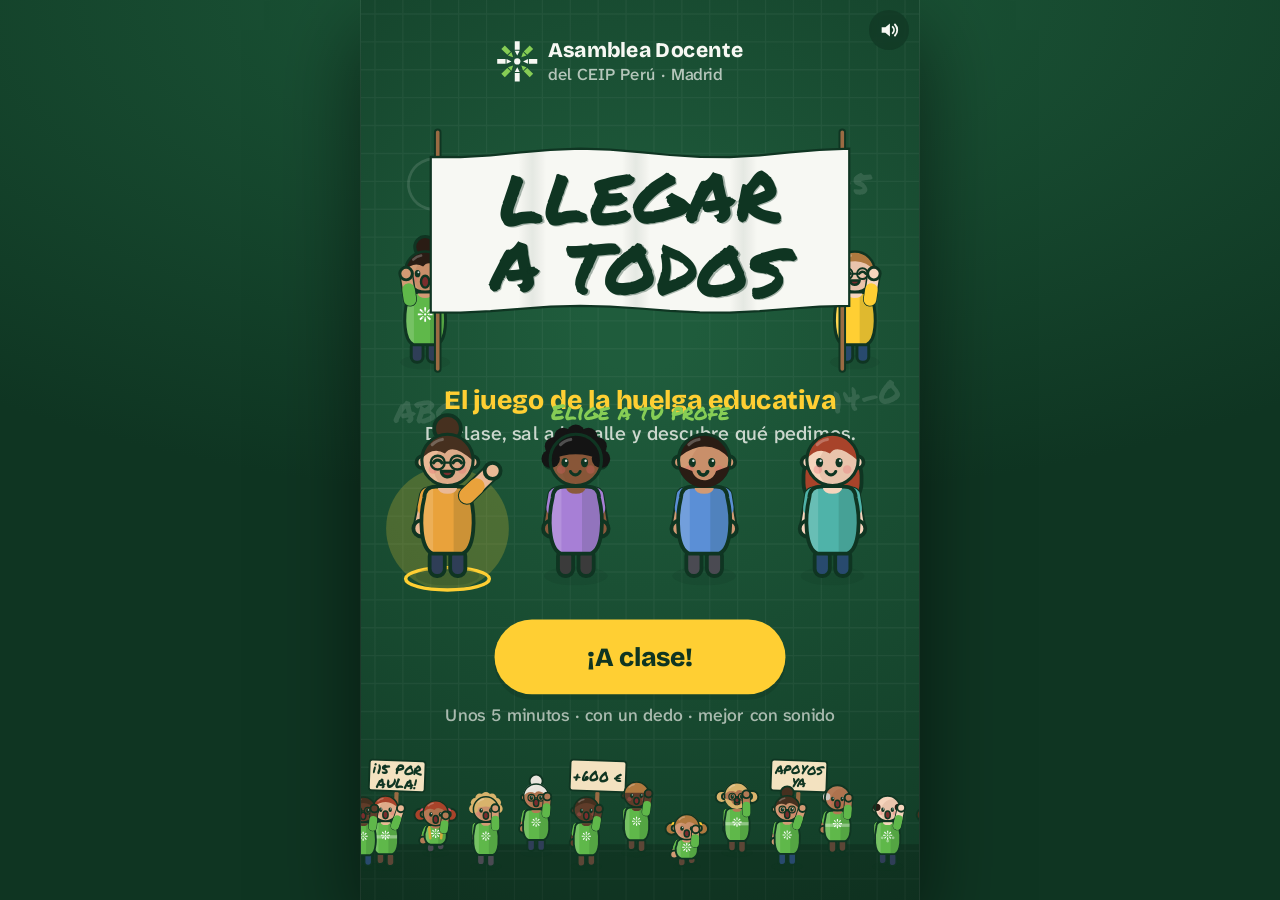
==== juego/index.html @ 3146dbf9 "Juego «Llegar a todos»: el juego de la huelga educativa Juego para móvil en vertical (un dedo, unos " ====
<!doctype html>
<html lang="es"><head><meta charset="utf-8">
<meta name="viewport" content="width=device-width, initial-scale=1, viewport-fit=cover">
<title>Llegar a todos · El juego de la huelga educativa · Asamblea Docente del CEIP Perú</title>
<meta name="description" content="Un juego de cinco minutos para el móvil: da clase, sal a la calle y descubre qué cambiaría en el aula con lo que pide la huelga educativa de Madrid.">
<meta name="theme-color" content="#0f3522"><meta name="color-scheme" content="light">
<link rel="canonical" href="https://asambleaceipperu.github.io/juego/">
<meta property="og:url" content="https://asambleaceipperu.github.io/juego/">
<meta property="og:title" content="Llegar a todos · El juego de la huelga educativa">
<meta property="og:description" content="Cinco minutos, un dedo. ¿Llegas a todo tu alumnado? Da clase, sal a la mani y descubre por qué hacemos huelga.">
<meta property="og:image" content="https://asambleaceipperu.github.io/juego/compartir-juego.png"><meta property="og:image:width" content="1200"><meta property="og:image:height" content="630">
<meta property="og:type" content="website"><meta property="og:locale" content="es_ES"><meta property="og:site_name" content="Asamblea Docente del CEIP Perú">
<meta name="twitter:card" content="summary_large_image">
<link rel="icon" href="../assets/simbolo.svg" type="image/svg+xml">
<link rel="preload" href="../assets/fuentes/bricolage-grotesque.woff2" as="font" type="font/woff2" crossorigin>
<link rel="preload" href="fuentes/permanent-marker.woff2" as="font" type="font/woff2" crossorigin>
<link rel="stylesheet" href="juego.css">
</head>
<body>
<main class="marco" id="marco">
  <canvas id="lienzo" aria-label="Juego «Llegar a todos». Arrastra el dedo para moverte." role="img"></canvas>
  <button class="sonido" id="sonido" type="button" aria-pressed="false" aria-label="Silenciar">
    <svg viewBox="0 0 24 24" aria-hidden="true"><path d="M4 9h4l5-4v14l-5-4H4z" fill="currentColor"/><path class="ondas" d="M16 8.5a5 5 0 0 1 0 7M18.5 6a8.5 8.5 0 0 1 0 12" fill="none" stroke="currentColor" stroke-width="2" stroke-linecap="round"/><path class="cruz" d="M16 9l5 6M21 9l-5 6" fill="none" stroke="currentColor" stroke-width="2" stroke-linecap="round"/></svg>
  </button>
  <section class="capa-final" id="capa-final" hidden aria-labelledby="final-titulo"></section>
  <p class="aviso-giro" aria-hidden="true">Gira el móvil en vertical para jugar.</p>
  <noscript><div class="sin-js"><h1>Llegar a todos</h1><p>Este juego necesita JavaScript. Mientras tanto, puedes leer <a href="../huelga.html">por qué hacemos huelga</a>.</p></div></noscript>
</main>
<script type="module" src="js/main.js"></script>
</body></html>
---- juego/juego.css ----
/* «Llegar a todos» — capa HTML del juego (marco, botón de sonido y pantalla final). */
@font-face{font-family:"Bricolage";src:url(../assets/fuentes/bricolage-grotesque.woff2) format("woff2-variations"),url(../assets/fuentes/bricolage-grotesque.woff2) format("woff2");font-weight:200 800;font-stretch:75% 100%;font-display:swap}
@font-face{font-family:"Atkinson";src:url(../assets/fuentes/atkinson-hyperlegible-next.woff2) format("woff2-variations"),url(../assets/fuentes/atkinson-hyperlegible-next.woff2) format("woff2");font-weight:200 800;font-display:swap}
@font-face{font-family:"Marker";src:url(fuentes/permanent-marker.woff2) format("woff2");font-display:block}

:root{
  --papel:#f7f8f3;--pizarra:#174d32;--honda:#0f3522;--marea:#86cd55;--suave:#e4eed8;
  --tinta:#16221b;--margen:#e0566c;--amarillo:#ffcf33;
  --display:"Bricolage","Arial Narrow",Arial,sans-serif;--texto:"Atkinson",Verdana,Arial,sans-serif;
}
*,*::before,*::after{box-sizing:border-box}
html,body{margin:0;height:100%;background:var(--honda);overscroll-behavior:none}
body{color:var(--tinta);font:400 17px/1.5 var(--texto);-webkit-tap-highlight-color:transparent;
  background:radial-gradient(120% 80% at 50% 0%,#1d5a3a 0%,var(--honda) 70%)}
.marco{position:relative;margin:0 auto;height:100vh;height:100dvh;width:100%;max-width:min(100vw,calc(100dvh * .62));overflow:hidden;
  touch-action:none;user-select:none;-webkit-user-select:none;background:var(--papel)}
@media (min-aspect-ratio:7/10){.marco{box-shadow:0 0 0 1px #ffffff14,0 30px 80px #0008;border-radius:0}}
canvas{display:block;width:100%;height:100%;touch-action:none}

.sonido{position:absolute;top:max(10px,env(safe-area-inset-top));right:10px;z-index:5;width:40px;height:40px;border-radius:50%;
  border:0;background:#0f352299;color:var(--papel);display:grid;place-items:center;cursor:pointer;backdrop-filter:blur(4px)}
.sonido svg{width:22px;height:22px}
.sonido .cruz{display:none}
.sonido[aria-pressed="true"] .ondas{display:none}
.sonido[aria-pressed="true"] .cruz{display:inline}
.sonido:focus-visible,.capa-final a:focus-visible,.capa-final button:focus-visible{outline:3px solid var(--amarillo);outline-offset:3px}

/* Pantalla final: enlaces reales y tarjeta. */
.capa-final{position:absolute;inset:0;z-index:4;overflow-y:auto;overscroll-behavior:contain;touch-action:pan-y;
  padding:max(18px,env(safe-area-inset-top)) 16px max(22px,env(safe-area-inset-bottom));color:var(--papel);
  display:flex;flex-direction:column;gap:12px;user-select:text;-webkit-user-select:text}
.capa-final[hidden]{display:none}
.capa-final .hueco{flex:0 0 auto}
.capa-final h2{font:800 clamp(26px,8vw,34px)/1.02 var(--display);margin:0;letter-spacing:-.01em;text-wrap:balance}
.capa-final p{margin:0}
.capa-final .entradilla{font-size:16px;color:#e4eed8;max-width:34ch}
.acciones{display:grid;gap:10px;margin-top:4px}
.accion{display:grid;grid-template-columns:48px 1fr auto;align-items:center;gap:12px;padding:12px 14px;border-radius:18px;
  text-decoration:none;color:var(--honda);background:var(--papel);box-shadow:0 3px 0 #0f352255;
  opacity:0;transform:translateY(14px) scale(.98);animation:entra .5s cubic-bezier(.2,1.4,.4,1) forwards}
.accion:nth-child(1){background:var(--amarillo)}
.accion b{display:block;font:800 19px/1.1 var(--display)}
.accion small{display:block;font-size:14px;line-height:1.3;color:#2c3d33}
.accion .ico{width:48px;height:48px;border-radius:14px;background:#ffffff8c;display:grid;place-items:center}
.accion .ico canvas{width:34px;height:34px}
.accion .flecha{font:800 22px var(--display)}
.accion:active{transform:translateY(2px);box-shadow:0 1px 0 #0f352255}
.enlaces-queja{font-size:14px;color:#e4eed8;display:flex;flex-wrap:wrap;gap:4px 14px}
.enlaces-queja a{color:var(--papel)}
.tarjeta-zona{display:grid;gap:10px;margin-top:6px}
.tarjeta-zona img{width:100%;max-width:340px;justify-self:center;border-radius:14px;box-shadow:0 10px 30px #0006}
.botones{display:flex;flex-wrap:wrap;gap:10px;justify-content:center}
.boton{font:800 17px/1 var(--display);border:0;border-radius:999px;padding:14px 20px;cursor:pointer;text-decoration:none;
  background:var(--marea);color:var(--honda);box-shadow:0 3px 0 #0f352277;display:inline-flex;align-items:center;gap:8px}
.boton.secundario{background:transparent;color:var(--papel);box-shadow:inset 0 0 0 2px #f7f8f366}
.boton:active{transform:translateY(2px)}
.nota-final{font-size:13px;color:#cfe0c6;text-align:center}
.nota-final a{color:var(--papel)}
@keyframes entra{to{opacity:1;transform:none}}

.aviso-giro{display:none}
@media (orientation:landscape) and (max-height:500px){
  .aviso-giro{display:grid;place-items:center;position:fixed;inset:0;z-index:9;margin:0;background:var(--honda);color:var(--papel);
    font:800 22px var(--display);text-align:center;padding:20px}
}
.sin-js{position:absolute;inset:0;display:grid;place-content:center;padding:24px;text-align:center;background:var(--papel)}

@media (prefers-reduced-motion:reduce){.accion{animation:none;opacity:1;transform:none}}
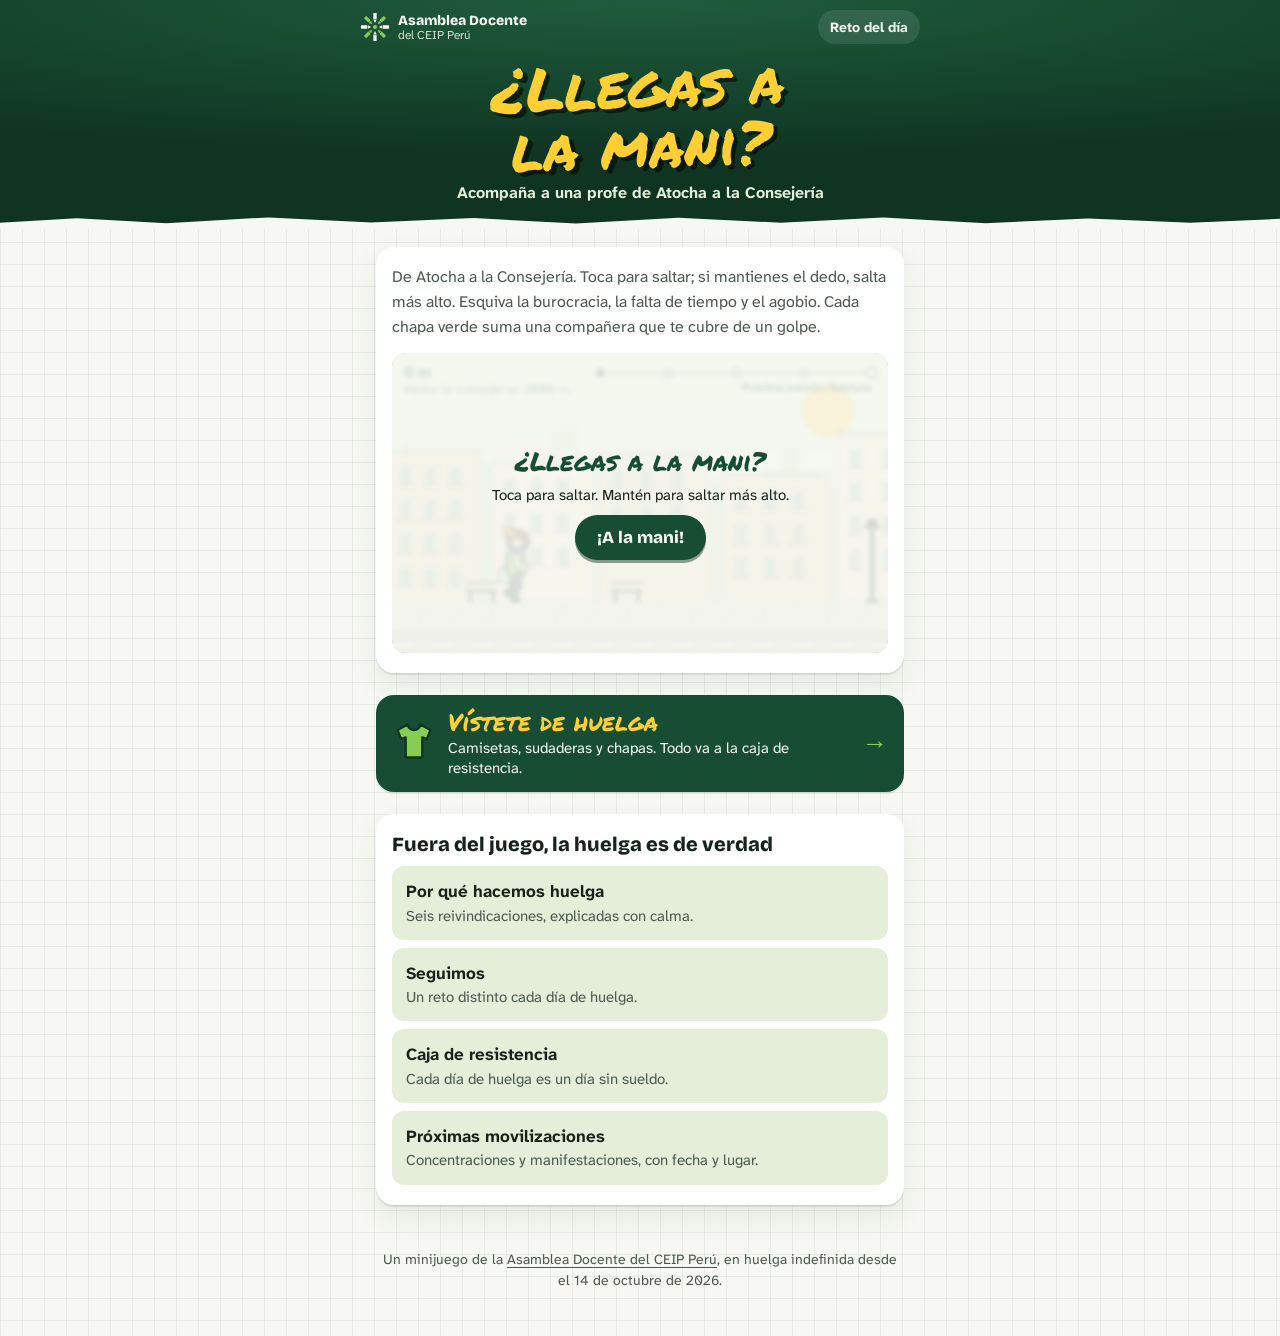
==== commit e3bfad27: "Juego: página propia del minijuego en /juego/ «¿Llegas a la mani?» en su propia dirección, sin entra" ====
--- a/juego/index.html
+++ b/juego/index.html
@@ -1,30 +1,72 @@
 <!doctype html>
 <html lang="es"><head><meta charset="utf-8">
 <meta name="viewport" content="width=device-width, initial-scale=1, viewport-fit=cover">
-<title>Llegar a todos · El juego de la huelga educativa · Asamblea Docente del CEIP Perú</title>
-<meta name="description" content="Un juego de cinco minutos para el móvil: da clase, sal a la calle y descubre qué cambiaría en el aula con lo que pide la huelga educativa de Madrid.">
+<title>¿Llegas a la mani? · Asamblea Docente del CEIP Perú</title>
+<meta name="description" content="Acompaña a una profe de Atocha a la Consejería esquivando la burocracia, la falta de tiempo y el agobio. Un minijuego de la huelga educativa madrileña.">
 <meta name="theme-color" content="#0f3522"><meta name="color-scheme" content="light">
 <link rel="canonical" href="https://asambleaceipperu.github.io/juego/">
 <meta property="og:url" content="https://asambleaceipperu.github.io/juego/">
-<meta property="og:title" content="Llegar a todos · El juego de la huelga educativa">
-<meta property="og:description" content="Cinco minutos, un dedo. ¿Llegas a todo tu alumnado? Da clase, sal a la mani y descubre por qué hacemos huelga.">
+<meta property="og:title" content="¿Llegas a la mani?">
+<meta property="og:description" content="Acompaña a una profe de Atocha a la Consejería esquivando la burocracia, la falta de tiempo y el agobio.">
 <meta property="og:image" content="https://asambleaceipperu.github.io/juego/compartir-juego.png"><meta property="og:image:width" content="1200"><meta property="og:image:height" content="630">
 <meta property="og:type" content="website"><meta property="og:locale" content="es_ES"><meta property="og:site_name" content="Asamblea Docente del CEIP Perú">
 <meta name="twitter:card" content="summary_large_image">
 <link rel="icon" href="../assets/simbolo.svg" type="image/svg+xml">
 <link rel="preload" href="../assets/fuentes/bricolage-grotesque.woff2" as="font" type="font/woff2" crossorigin>
-<link rel="preload" href="fuentes/permanent-marker.woff2" as="font" type="font/woff2" crossorigin>
-<link rel="stylesheet" href="juego.css">
+<link rel="preload" href="../seguimos/fuentes/permanent-marker.woff2" as="font" type="font/woff2" crossorigin>
+<link rel="stylesheet" href="../seguimos/seguimos.css">
+<style>
+  /* Página propia del minijuego: la cabecera de «Seguimos» con el título en lugar del contador. */
+  .titular{max-width:var(--ancho);margin:10px auto 0;text-align:center}
+  .titular h1{margin:0;font:400 clamp(40px,12vw,60px)/1 var(--rotulador);color:var(--amarillo);transform:rotate(-2deg);text-shadow:4px 4px 0 #0008;text-wrap:balance}
+  .titular p{margin:8px 0 0;font:700 16px var(--texto);color:#e4eed8}
+  .mas{display:grid;gap:10px}
+  .mas h2{margin:0;font:800 20px/1.2 var(--display)}
+  .mas ul{margin:0;padding:0;list-style:none;display:grid;gap:8px}
+  .mas li a{display:block;padding:12px 14px;border-radius:12px;background:var(--suave);text-decoration:none;font-weight:700}
+  .mas li a span{display:block;font-weight:400;font-size:15px;color:var(--gris)}
+</style>
 </head>
 <body>
-<main class="marco" id="marco">
-  <canvas id="lienzo" aria-label="Juego «Llegar a todos». Arrastra el dedo para moverte." role="img"></canvas>
-  <button class="sonido" id="sonido" type="button" aria-pressed="false" aria-label="Silenciar">
-    <svg viewBox="0 0 24 24" aria-hidden="true"><path d="M4 9h4l5-4v14l-5-4H4z" fill="currentColor"/><path class="ondas" d="M16 8.5a5 5 0 0 1 0 7M18.5 6a8.5 8.5 0 0 1 0 12" fill="none" stroke="currentColor" stroke-width="2" stroke-linecap="round"/><path class="cruz" d="M16 9l5 6M21 9l-5 6" fill="none" stroke="currentColor" stroke-width="2" stroke-linecap="round"/></svg>
-  </button>
-  <section class="capa-final" id="capa-final" hidden aria-labelledby="final-titulo"></section>
-  <p class="aviso-giro" aria-hidden="true">Gira el móvil en vertical para jugar.</p>
-  <noscript><div class="sin-js"><h1>Llegar a todos</h1><p>Este juego necesita JavaScript. Mientras tanto, puedes leer <a href="../huelga.html">por qué hacemos huelga</a>.</p></div></noscript>
+<header class="cabecera">
+  <div class="cabecera-in">
+    <a class="marca" href="../index.html" aria-label="Asamblea Docente del CEIP Perú. Volver a la web">
+      <svg viewBox="-50 -50 100 100" aria-hidden="true"><g id="corro"></g></svg>
+      <span><b>Asamblea Docente</b><small>del CEIP Perú</small></span>
+    </a>
+    <a class="enlace-archivo" href="../seguimos/">Reto del día</a>
+  </div>
+  <div class="titular">
+    <h1>¿Llegas a la mani?</h1>
+    <p>Acompaña a una profe de Atocha a la Consejería</p>
+  </div>
+</header>
+
+<main id="principal">
+  <div id="juego"></div>
+  <a class="vistete" href="../pedidos.html">
+    <span aria-hidden="true"><svg viewBox="0 0 48 48" width="44" height="44"><path d="M17 6 6 12l4 10 5-2v22h18V20l5 2 4-10-11-6c-1 4-4 6-7 6s-6-2-7-6Z" fill="#86cd55" stroke="#0f3522" stroke-width="2.5" stroke-linejoin="round"/></svg></span>
+    <span><b>Vístete de huelga</b>Camisetas, sudaderas y chapas. Todo va a la caja de resistencia.</span>
+    <span class="flecha" aria-hidden="true">→</span>
+  </a>
+  <section class="zona mas" aria-labelledby="mas-titulo">
+    <h2 id="mas-titulo">Fuera del juego, la huelga es de verdad</h2>
+    <ul>
+      <li><a href="../huelga.html">Por qué hacemos huelga<span>Seis reivindicaciones, explicadas con calma.</span></a></li>
+      <li><a href="../seguimos/">Seguimos<span>Un reto distinto cada día de huelga.</span></a></li>
+      <li><a href="../caja-resistencia.html">Caja de resistencia<span>Cada día de huelga es un día sin sueldo.</span></a></li>
+      <li><a href="../actualidad.html">Próximas movilizaciones<span>Concentraciones y manifestaciones, con fecha y lugar.</span></a></li>
+    </ul>
+  </section>
 </main>
-<script type="module" src="js/main.js"></script>
+
+<footer class="pie">
+  <p>Un minijuego de la <a href="../index.html">Asamblea Docente del CEIP Perú</a>, en huelga indefinida desde el 14 de octubre de 2026.</p>
+</footer>
+<noscript><p class="sin-js">Este juego necesita JavaScript. Mientras tanto, lee <a href="../huelga.html">por qué hacemos huelga</a>.</p></noscript>
+<script type="module">
+  import { minijuego } from '../seguimos/js/mani.js';
+  document.getElementById('corro').innerHTML = Array.from({ length: 8 }, (_, i) => `<g transform="rotate(${i * 45})" fill="${i % 2 ? '#86cd55' : '#f7f8f3'}"><path d="M-5.5 -26.2V-45q0-2 2-2H3.5q2 0 2 2V-26.2Z"/><path d="M-5.5 -24H5.5L0 -13Z"/></g>`).join('') + '<circle r="7" fill="#86cd55"/>';
+  document.getElementById('juego').replaceWith(minijuego({ url: 'https://asambleaceipperu.github.io/juego/', titulo: false }));
+</script>
 </body></html>
--- a/seguimos/seguimos.css
+++ b/seguimos/seguimos.css
@@ -0,0 +1,250 @@
+/* «Seguimos» — el reto diario de la huelga. Identidad de la web de la asamblea: cuaderno, verde pizarra,
+   verde marea y amarillo de pancarta, con rotulador para lo que se pinta a mano. */
+@font-face{font-family:"Bricolage";src:url(../assets/fuentes/bricolage-grotesque.woff2) format("woff2-variations"),url(../assets/fuentes/bricolage-grotesque.woff2) format("woff2");font-weight:200 800;font-stretch:75% 100%;font-display:swap}
+@font-face{font-family:"Atkinson";src:url(../assets/fuentes/atkinson-hyperlegible-next.woff2) format("woff2-variations"),url(../assets/fuentes/atkinson-hyperlegible-next.woff2) format("woff2");font-weight:200 800;font-display:swap}
+@font-face{font-family:"Marker";src:url(fuentes/permanent-marker.woff2) format("woff2");font-display:swap}
+
+:root{
+  --papel:#f7f8f3;--cuadricula:#174d3212;--pizarra:#174d32;--honda:#0f3522;--marea:#86cd55;--suave:#e4eed8;
+  --tinta:#16221b;--gris:#4a594f;--linea:#cfd8cb;--margen:#e0566c;--amarillo:#ffcf33;--blanco:#ffffff;
+  --acierto:#5fb84a;--casi:#ffcf33;--fallo:#9aa59c;
+  --g1:#ffcf33;--g2:#86cd55;--g3:#7fb7e8;--g4:#c9a7ef;
+  --display:"Bricolage","Arial Narrow",Arial,sans-serif;--texto:"Atkinson",Verdana,Arial,sans-serif;--rotulador:"Marker","Bricolage",Arial,sans-serif;
+  --ancho:560px;--radio:18px;
+}
+*,*::before,*::after{box-sizing:border-box}
+html{-webkit-text-size-adjust:100%}
+body{margin:0;background:var(--papel);color:var(--tinta);font:400 17px/1.55 var(--texto);
+  background-image:linear-gradient(var(--cuadricula) 1px,transparent 1px),linear-gradient(90deg,var(--cuadricula) 1px,transparent 1px);background-size:22px 22px;
+  -webkit-tap-highlight-color:transparent;padding-bottom:env(safe-area-inset-bottom)}
+a{color:inherit;text-underline-offset:.2em}
+button{font:inherit;color:inherit;cursor:pointer}
+:focus-visible{outline:3px solid var(--amarillo);outline-offset:3px}
+[hidden]{display:none!important}
+
+/* ---------- Cabecera con el contador ---------- */
+.cabecera{background:radial-gradient(120% 90% at 50% 0%,#1f5c3c 0%,var(--honda) 75%);color:var(--papel);
+  padding:max(10px,env(safe-area-inset-top)) max(16px,env(safe-area-inset-right)) 26px max(16px,env(safe-area-inset-left));position:relative;overflow:hidden}
+.cabecera::after{content:"";position:absolute;left:0;right:0;bottom:-1px;height:18px;background:var(--papel);
+  clip-path:polygon(0 60%,6% 35%,13% 62%,21% 30%,29% 58%,37% 34%,45% 64%,53% 32%,61% 60%,69% 30%,77% 62%,85% 36%,93% 60%,100% 38%,100% 100%,0 100%)}
+.cabecera-in{max-width:var(--ancho);margin:0 auto;display:flex;align-items:center;justify-content:space-between;gap:12px}
+.marca{display:flex;align-items:center;gap:8px;text-decoration:none}
+.marca svg{width:30px;height:30px}
+.marca span{display:grid;line-height:1.1}
+.marca b{font:800 14px var(--display)}
+.marca small{font-size:12px;color:#cfe0c6}
+.enlace-archivo{font:700 14px var(--texto);color:var(--papel);text-decoration:none;padding:8px 12px;border-radius:999px;background:#ffffff1a}
+.contador{max-width:var(--ancho);margin:6px auto 0;text-align:center}
+.titulo-juego{margin:0;font:400 20px var(--rotulador);color:var(--marea);letter-spacing:.02em}
+.dia{margin:0;font:400 clamp(64px,22vw,104px)/.95 var(--rotulador);color:var(--amarillo);transform:rotate(-2.5deg);text-shadow:4px 4px 0 #0008}
+.dia-palabra{font-size:.55em;color:var(--papel)}
+.dia-num{display:inline-block}
+.dia-num.gira{animation:gira .7s cubic-bezier(.2,1.6,.4,1)}
+@keyframes gira{0%{transform:translateY(40%) rotateX(80deg);opacity:0}100%{transform:none;opacity:1}}
+.dia-sub{margin:6px 0 0;font:700 16px var(--texto);color:#e4eed8}
+.dia-sub b{color:var(--papel)}
+
+main{max-width:var(--ancho);margin:0 auto;padding:18px max(16px,env(safe-area-inset-right)) 30px max(16px,env(safe-area-inset-left));display:grid;gap:22px}
+
+/* ---------- Tarjeta del reto (se descubre al tocarla) ---------- */
+.carta{perspective:900px;width:100%;border:0;background:none;padding:0;display:block}
+.carta-in{position:relative;height:200px;transition:transform .8s cubic-bezier(.3,1.4,.4,1);transform-style:preserve-3d}
+.carta.vuelta .carta-in{transform:rotateY(180deg)}
+.carta-cara{position:absolute;inset:0;border-radius:24px;backface-visibility:hidden;display:grid;place-items:center;text-align:center;padding:18px;box-shadow:0 10px 0 #0f352233,0 20px 40px #0f352222}
+.carta-frente{background:var(--pizarra);color:var(--papel);
+  background-image:radial-gradient(circle at 20% 20%,#ffffff14 0 2px,transparent 3px),radial-gradient(circle at 70% 60%,#ffffff10 0 2px,transparent 3px);background-size:38px 38px}
+.carta-frente .interrogacion{font:400 92px/1 var(--rotulador);color:var(--amarillo);transform:rotate(-6deg)}
+.carta-frente p{margin:0;font:700 16px var(--texto)}
+.carta-dorso{background:var(--amarillo);color:var(--honda);transform:rotateY(180deg)}
+.carta-dorso .tipo{font:400 clamp(30px,9vw,44px)/1 var(--rotulador)}
+.carta-dorso p{margin:6px 0 0;font:600 15px var(--texto)}
+.carta:not(.vuelta) .carta-in{animation:llama 2.4s ease-in-out infinite}
+@keyframes llama{0%,100%{transform:rotate(0)}50%{transform:rotate(-1.2deg) translateY(-3px)}}
+
+.zona{background:var(--blanco);border-radius:var(--radio);box-shadow:0 2px 0 #0f35221a,0 12px 30px #0f352214;padding:18px 16px 20px;display:grid;gap:14px}
+.zona h2{margin:0;font:800 22px/1.15 var(--display);text-wrap:balance}
+.enunciado{margin:0;color:var(--gris);font-size:16px}
+.botones{display:flex;flex-wrap:wrap;gap:10px;justify-content:center}
+.boton{font:800 17px/1 var(--display);border:0;border-radius:999px;padding:14px 22px;background:var(--pizarra);color:var(--papel);box-shadow:0 3px 0 #0f352277;text-decoration:none;display:inline-flex;align-items:center;gap:8px}
+.boton.claro{background:var(--suave);color:var(--honda);box-shadow:0 3px 0 #0f352233}
+.boton.amarillo{background:var(--amarillo);color:var(--honda)}
+.boton:disabled{opacity:.45;cursor:default}
+.boton:active:not(:disabled){transform:translateY(2px);box-shadow:0 1px 0 #0f352277}
+.intentos{font:700 14px var(--texto);color:var(--gris);text-align:center;margin:0}
+.puntos{display:inline-flex;gap:5px;vertical-align:middle;margin-left:6px}
+.puntos i{width:10px;height:10px;border-radius:50%;background:var(--pizarra)}
+.puntos i.gastado{background:var(--linea)}
+.sacudir{animation:sacude .4s}
+@keyframes sacude{20%,60%{transform:translateX(-7px)}40%,80%{transform:translateX(7px)}}
+
+/* ---------- La palabra ---------- */
+.rejilla{display:grid;gap:6px;justify-content:center}
+.fila{display:grid;gap:6px}
+.casilla{width:min(13vw,56px);aspect-ratio:1;border:2px solid var(--linea);border-radius:10px;display:grid;place-items:center;font:800 clamp(22px,7vw,30px) var(--display);text-transform:uppercase;background:var(--blanco)}
+.casilla.llena{border-color:var(--gris);animation:pop .12s}
+.casilla.acierto,.casilla.casi,.casilla.fallo{color:var(--blanco);border-color:transparent;animation:voltea .5s both}
+.casilla.acierto{background:var(--acierto)}
+.casilla.casi{background:var(--casi);color:var(--honda)}
+.casilla.fallo{background:var(--fallo)}
+@keyframes pop{50%{transform:scale(1.1)}}
+@keyframes voltea{0%{transform:rotateX(0)}50%{transform:rotateX(90deg)}100%{transform:rotateX(0)}}
+.teclado{display:grid;gap:6px;user-select:none}
+.teclado-fila{display:flex;gap:4px;justify-content:center}
+.tecla{flex:1;max-width:42px;height:52px;border:0;border-radius:8px;background:var(--suave);font:800 17px var(--display);color:var(--honda);padding:0}
+.tecla.ancha{max-width:68px;flex:1.6;font-size:13px}
+.tecla.acierto{background:var(--acierto);color:#fff}.tecla.casi{background:var(--casi)}.tecla.fallo{background:#c9cfc9;color:#7b857e}
+
+/* ---------- Conexiones ---------- */
+.tablero{display:grid;grid-template-columns:repeat(4,1fr);gap:7px}
+.ficha{min-height:64px;border:0;border-radius:12px;background:var(--suave);font:800 clamp(12px,3.4vw,15px)/1.15 var(--display);color:var(--honda);padding:6px 3px;text-transform:uppercase;overflow-wrap:break-word;transition:transform .15s,background .15s}
+.ficha.sel{background:var(--pizarra);color:var(--papel);transform:scale(.96)}
+.grupo{grid-column:1/-1;border-radius:12px;padding:10px 12px;text-align:center;animation:pop .35s}
+.grupo b{display:block;font:800 15px var(--display);text-transform:uppercase}
+.grupo span{font-size:14px}
+.grupo .explica{margin:8px 0 0;padding-top:8px;border-top:1px solid #0f352226;font:500 14px/1.4 var(--texto);text-align:left}
+.grupo.g1{background:var(--g1)}.grupo.g2{background:var(--g2)}.grupo.g3{background:var(--g3)}.grupo.g4{background:var(--g4)}
+
+/* ---------- Cronología ---------- */
+.lista-orden{list-style:none;margin:0;padding:0;display:grid;gap:8px;touch-action:none}
+.momento{display:grid;grid-template-columns:30px 1fr auto;align-items:center;gap:10px;background:var(--suave);border-radius:14px;padding:12px 12px;font:700 15px/1.3 var(--texto);user-select:none;cursor:grab}
+.momento .asa{font:400 20px var(--rotulador);color:var(--pizarra);text-align:center}
+.momento .anio{font:800 15px var(--display);color:var(--pizarra);align-self:start;padding-top:1px}
+.momento .explica{display:block;margin-top:6px;font:500 14px/1.4 var(--texto);color:var(--gris)}
+.lista-orden.terminada .momento{grid-template-columns:44px 1fr;cursor:default;align-items:start}
+.momento.arrastrando{box-shadow:0 12px 24px #0f352233;background:var(--amarillo);z-index:2;position:relative;cursor:grabbing}
+.momento.bien{background:#d9f0cc}.momento.mal{background:#fde2e6}
+.flechas{display:flex;gap:4px}
+.flechas button{width:34px;height:34px;border:0;border-radius:8px;background:#ffffffaa;font:800 16px var(--display)}
+
+/* ---------- Emojis ---------- */
+.pistas{display:grid;gap:8px}
+.pista{background:var(--suave);border-radius:14px;padding:12px;text-align:center;animation:pop .3s}
+.pista.emojis{font-size:clamp(34px,11vw,48px);letter-spacing:.08em;line-height:1.2}
+.pista.texto{font:700 16px var(--texto)}
+.cartelera{display:grid;grid-template-columns:1fr 1fr;gap:10px}
+.cartelera.terminada{grid-template-columns:1fr}
+.cartel{display:grid;gap:6px;align-content:start;justify-items:center;text-align:center;border:2px solid var(--linea);background:var(--suave);border-radius:14px;padding:12px 8px;color:var(--honda);min-height:118px;transition:background .2s,border-color .2s}
+.cartel.activa{border-color:var(--pizarra);background:#fff;box-shadow:0 0 0 3px #ffcf33}
+.cartel.bien{background:#d9f0cc;border-color:var(--acierto)}
+.cartel.mal{background:#fde2e6;border-color:#f3a3b0;animation:sacude .35s}
+.cartel:disabled{opacity:1}
+.cartel-emojis{font-size:clamp(26px,8vw,34px);line-height:1.15;letter-spacing:.04em}
+.cartel-titulo{font:800 14px/1.2 var(--display);min-height:2.4em;display:grid;place-items:center}
+.cartel:not(.bien):not(.mal) .cartel-titulo{color:var(--gris)}
+.cartelera.terminada .cartel{grid-template-columns:auto 1fr;justify-items:start;text-align:left;column-gap:12px;min-height:0}
+.cartelera.terminada .cartel-emojis{grid-row:span 3;font-size:26px;max-width:5.5em}
+.cartelera.terminada .cartel-titulo{display:block;min-height:0;font-size:16px;color:var(--honda)}
+.cartel-detalle{font:700 13px var(--texto);color:var(--gris)}
+.cartel .explica{font:500 14px/1.4 var(--texto);color:var(--honda)}
+.opciones{display:grid;grid-template-columns:1fr 1fr;gap:8px}
+.opcion{border:2px solid var(--linea);background:var(--blanco);border-radius:12px;padding:12px 8px;font:800 14px/1.2 var(--display);color:var(--honda);min-height:54px}
+.opcion.mal{background:#fde2e6;border-color:#f3a3b0;color:#9b2c3c;text-decoration:line-through}
+.opcion.bien{background:var(--acierto);border-color:var(--acierto);color:#fff}
+
+/* ---------- ¿Cuántos? ---------- */
+.pantalla-num{font:800 clamp(44px,14vw,64px)/1 var(--display);text-align:center;color:var(--honda);min-height:64px;letter-spacing:.02em}
+.pantalla-num small{font-size:.4em;color:var(--gris);margin-left:6px}
+.historial{display:flex;flex-wrap:wrap;gap:6px;justify-content:center}
+.historial span{background:var(--suave);border-radius:999px;padding:5px 10px;font:800 14px var(--display)}
+.historial .arriba{color:var(--pizarra)}
+.historial .abajo{color:#9b2c3c}
+.pista-num{margin:0;display:grid;gap:2px;text-align:center;background:var(--amarillo);border-radius:12px;padding:10px 12px;animation:pop .3s}
+.pista-num b{font:800 20px var(--display);color:var(--honda)}
+.pista-num span{font:600 14px var(--texto);color:var(--honda)}
+.teclado-num{display:grid;grid-template-columns:repeat(3,1fr);gap:7px}
+.teclado-num button{height:54px;border:0;border-radius:12px;background:var(--suave);font:800 22px var(--display);color:var(--honda)}
+.calor{height:10px;border-radius:5px;background:linear-gradient(90deg,#7fb7e8,#ffcf33,#e0566c);position:relative}
+.calor i{position:absolute;top:-5px;width:4px;height:20px;background:var(--honda);border-radius:2px;transition:left .4s}
+
+/* ---------- ¿Bulo o dato? ---------- */
+.afirmaciones{display:grid;gap:10px;margin:0;padding:0;list-style:none}
+.afirmacion{background:var(--suave);border-radius:14px;padding:12px;display:grid;gap:10px}
+.afirmacion p{margin:0;font:700 15.5px/1.35 var(--texto)}
+.eleccion{display:grid;grid-template-columns:1fr 1fr;gap:8px}
+.eleccion button{border:2px solid var(--linea);background:var(--blanco);border-radius:10px;padding:9px;font:800 14px var(--display);text-transform:uppercase}
+.eleccion button[aria-pressed="true"]{background:var(--pizarra);color:var(--papel);border-color:var(--pizarra)}
+.afirmacion.bien{background:#d9f0cc}.afirmacion.mal{background:#fde2e6}
+.afirmacion .explica{font-size:14px;color:var(--gris);margin:0}
+
+/* ---------- La frase ---------- */
+.cita{font:600 clamp(19px,5.4vw,23px)/1.5 var(--texto);margin:0;padding:16px;background:var(--suave);border-radius:14px;border-left:5px solid var(--pizarra)}
+.cita cite{display:block;margin-top:8px;font:700 14px var(--texto);font-style:normal;color:var(--gris)}
+.hueco{display:inline-block;min-width:90px;background:none;border:0;border-bottom:3px solid var(--pizarra);font:inherit;line-height:1.3;margin:2px 0;text-align:center;padding:0 4px;color:var(--pizarra);font-weight:800}
+.hueco.activo{background:#ffcf3366}
+.hueco.acierto{color:var(--acierto);border-color:var(--acierto)}
+.hueco.casi{background:var(--casi);color:var(--honda);border-color:var(--honda);border-radius:6px 6px 0 0;animation:pop .3s}
+.hueco.fallo{background:var(--fallo);color:#fff;border-color:var(--honda);border-radius:6px 6px 0 0;animation:pop .3s}
+.fichas-palabra button.casi{background:var(--casi);color:var(--honda)}
+.fichas-palabra button.fallo{background:var(--fallo)}
+.leyenda{display:flex;flex-wrap:wrap;justify-content:center;align-items:center;gap:4px 6px;margin:0;font:600 13px var(--texto);color:var(--gris)}
+.leyenda i{width:14px;height:14px;border-radius:4px;display:inline-block}
+.leyenda i.acierto{background:var(--acierto)}.leyenda i.casi{background:var(--casi)}.leyenda i.fallo{background:var(--fallo)}
+.fichas-palabra{display:flex;flex-wrap:wrap;gap:8px;justify-content:center}
+.fichas-palabra button{border:0;border-radius:999px;background:var(--pizarra);color:var(--papel);padding:10px 14px;font:800 15px var(--display)}
+.fichas-palabra button:disabled{opacity:.3}
+
+/* ---------- Lo que hay detrás ---------- */
+.resultado{text-align:center;display:grid;gap:6px}
+.resultado .sello{font:400 clamp(30px,9vw,40px)/1 var(--rotulador);color:var(--pizarra);transform:rotate(-3deg)}
+.resultado .sello.perdido{color:var(--margen)}
+.resultado p{margin:0}
+.detras{display:grid;gap:16px;animation:sube .6s cubic-bezier(.2,1.2,.4,1)}
+@keyframes sube{from{transform:translateY(30px);opacity:0}}
+.hoja{background:var(--blanco);border-radius:var(--radio);overflow:hidden;box-shadow:0 2px 0 #0f35221a,0 12px 30px #0f352214}
+.ilustracion{display:block;width:100%;height:auto;background:var(--pizarra)}
+.hoja-cuerpo{padding:16px 18px 20px;display:grid;gap:10px;position:relative}
+.hoja-cuerpo::before{content:"";position:absolute;left:10px;top:0;bottom:0;width:2px;background:#e0566c66}
+.etiqueta{font:800 12px var(--texto);letter-spacing:.08em;text-transform:uppercase;color:var(--margen);margin:0}
+.hoja h2{margin:0;font:800 clamp(24px,7vw,30px)/1.1 var(--display);text-wrap:balance}
+.hoja p{margin:0}
+.fuente{font-size:14px;color:var(--gris)}
+.hoy{background:var(--amarillo);border-radius:var(--radio);padding:14px 16px;display:grid;gap:6px;transform:rotate(-.6deg)}
+.hoy b{font:400 18px var(--rotulador);color:var(--honda)}
+.hoy p{margin:0;font-weight:600}
+.hoy a{font-weight:800}
+.compartir{display:grid;gap:10px;text-align:center}
+.vista-compartir{white-space:pre-line;font:700 15px/1.4 var(--texto);background:var(--suave);border-radius:14px;padding:12px;margin:0;text-align:left}
+.manana{text-align:center;color:var(--gris);font-size:15px;margin:0}
+.manana b{font:800 20px var(--display);color:var(--honda);display:block}
+.racha{display:flex;align-items:center;justify-content:center;gap:10px;font:700 15px var(--texto)}
+.racha b{font:400 30px var(--rotulador);color:var(--margen)}
+
+/* ---------- Archivo ---------- */
+.archivo h2{margin:0 0 8px;font:800 22px var(--display)}
+.archivo p{margin:0 0 12px;color:var(--gris);font-size:15px}
+.calendario{display:grid;grid-template-columns:repeat(7,1fr);gap:6px}
+.calendario a,.calendario span{aspect-ratio:1;border-radius:10px;display:grid;place-items:center;text-decoration:none;font:800 15px var(--display);background:var(--blanco);box-shadow:0 1px 0 #0f35221a}
+.calendario .hecho{background:var(--acierto);color:#fff}
+.calendario .fallado{background:#fde2e6;color:#9b2c3c}
+.calendario .hoy-dia{outline:3px solid var(--amarillo);outline-offset:1px}
+.calendario .actual{background:var(--pizarra);color:var(--papel)}
+.calendario .futuro{background:transparent;color:#b8c2b9;box-shadow:inset 0 0 0 1px var(--linea)}
+
+.pie{max-width:var(--ancho);margin:0 auto;padding:0 16px 30px;font-size:14px;color:var(--gris);text-align:center}
+.aviso-copia{position:fixed;left:50%;bottom:max(20px,env(safe-area-inset-bottom));transform:translateX(-50%) translateY(150%);visibility:hidden;background:var(--honda);color:var(--papel);padding:12px 18px;border-radius:999px;font-weight:700;transition:transform .3s;z-index:9}
+.aviso-copia.visible{transform:translateX(-50%);visibility:visible}
+.sin-js{padding:20px;text-align:center}
+
+/* Confeti */
+.confeti{position:fixed;inset:0;pointer-events:none;z-index:8}
+
+@media (prefers-reduced-motion:reduce){*,*::before,*::after{animation-duration:.01s!important;transition-duration:.01s!important}}
+
+/* Llamada a la tienda */
+.vistete{display:grid;grid-template-columns:auto 1fr auto;align-items:center;gap:12px;background:var(--pizarra);color:var(--papel);border-radius:var(--radio);padding:14px 16px;text-decoration:none;box-shadow:0 2px 0 #0f35221a}
+.vistete b{display:block;font:400 24px/1.1 var(--rotulador);color:var(--amarillo);margin-bottom:2px}
+.vistete span{font-size:15px;line-height:1.35}
+.vistete .flecha{font:800 26px var(--display);color:var(--marea)}
+.vistete:hover .flecha,.vistete:focus-visible .flecha{transform:translateX(3px)}
+.tarjeta{width:100%;max-width:420px;height:auto;justify-self:center;border-radius:14px;box-shadow:0 10px 30px #0f352233;aspect-ratio:1}
+
+/* Minijuego: acompaña a una profe a la próxima mani */
+.mani-juego .etiqueta{margin:0;font:800 13px var(--texto);letter-spacing:.08em;text-transform:uppercase;color:var(--margen)}
+.mani-marco{position:relative;border-radius:14px;overflow:hidden;touch-action:manipulation;user-select:none;-webkit-user-select:none;-webkit-tap-highlight-color:transparent;cursor:pointer;box-shadow:inset 0 0 0 2px #0f35221a}
+.mani-marco:focus-visible{outline:3px solid var(--amarillo);outline-offset:2px}
+.mani-lienzo{display:block;width:100%;height:300px}
+.mani-capa{position:absolute;inset:0;display:grid;place-content:center;gap:8px;text-align:center;padding:16px;background:#f7f8f3d9;backdrop-filter:blur(2px)}
+.mani-capa p{margin:0;font-size:15px}
+.mani-capa .mani-titulo{font:400 26px/1.1 var(--rotulador);color:var(--pizarra);text-wrap:balance}
+.mani-capa .mani-extra{font-weight:700;color:var(--margen)}
+.mani-capa .botones{justify-content:center}
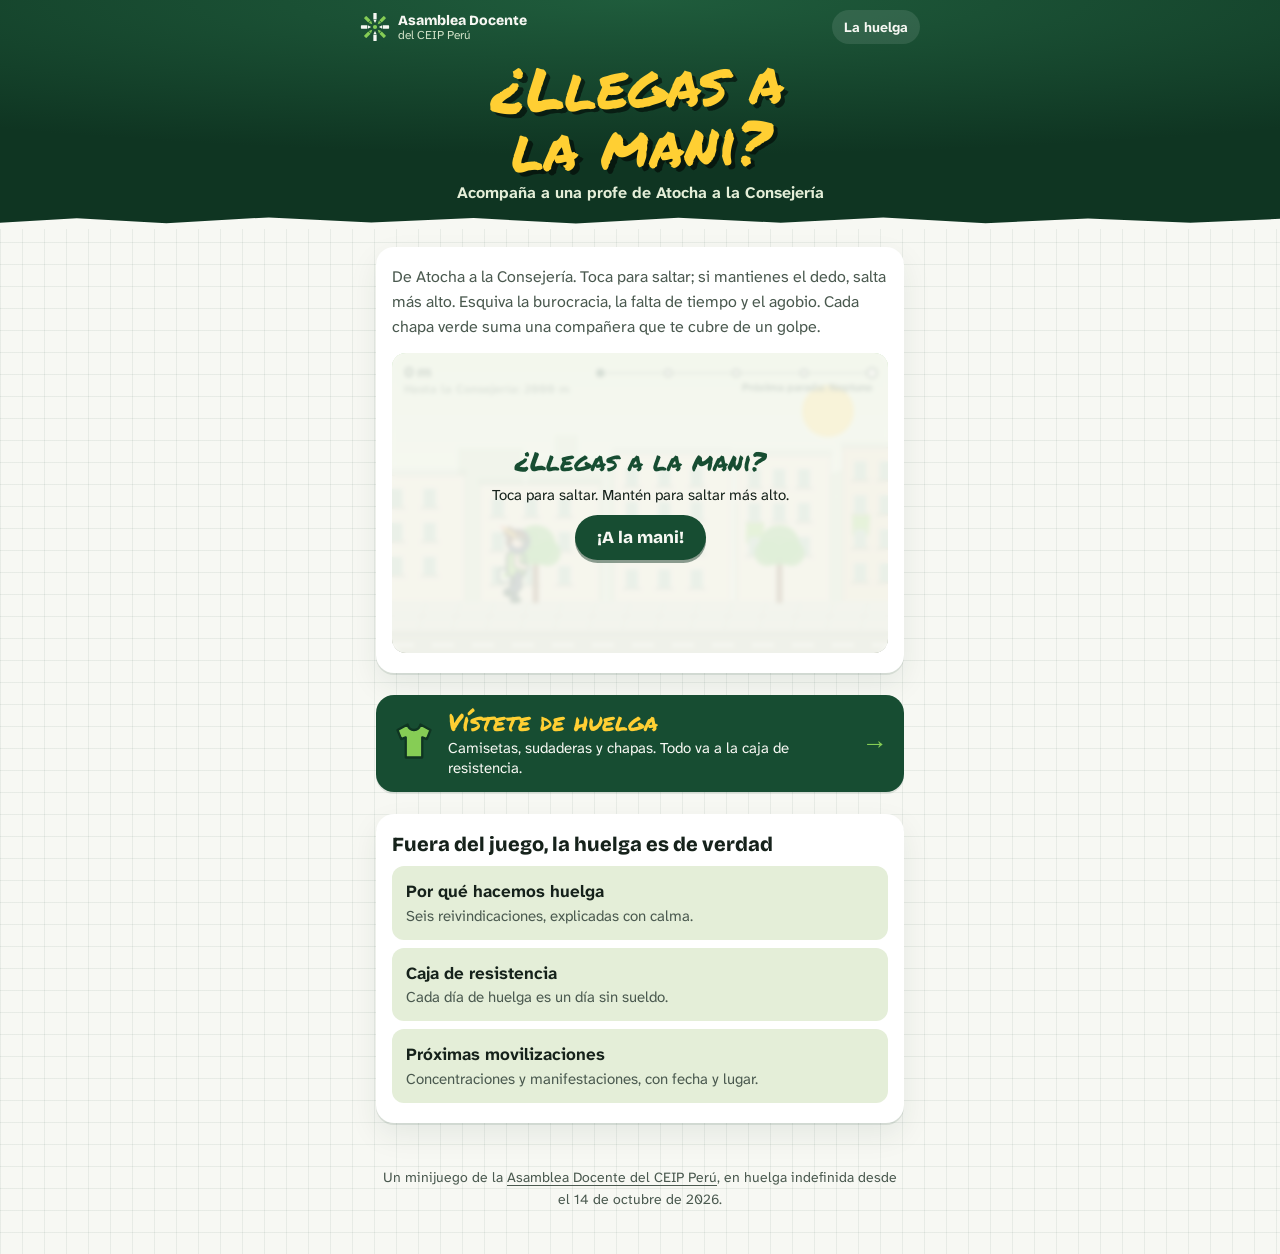
==== commit 767bb974: "Juego: /juego/ ya no depende de Seguimos El minijuego vive ahora en juego/ con sus propios estilos y" ====
--- a/juego/index.html
+++ b/juego/index.html
@@ -13,10 +13,11 @@
 <meta name="twitter:card" content="summary_large_image">
 <link rel="icon" href="../assets/simbolo.svg" type="image/svg+xml">
 <link rel="preload" href="../assets/fuentes/bricolage-grotesque.woff2" as="font" type="font/woff2" crossorigin>
-<link rel="preload" href="../seguimos/fuentes/permanent-marker.woff2" as="font" type="font/woff2" crossorigin>
-<link rel="stylesheet" href="../seguimos/seguimos.css">
+<link rel="preload" href="fuentes/permanent-marker.woff2" as="font" type="font/woff2" crossorigin>
+<link rel="stylesheet" href="estilo.css">
+<link rel="stylesheet" href="mani.css">
 <style>
-  /* Página propia del minijuego: la cabecera de «Seguimos» con el título en lugar del contador. */
+  /* Cabecera con el título del juego. */
   .titular{max-width:var(--ancho);margin:10px auto 0;text-align:center}
   .titular h1{margin:0;font:400 clamp(40px,12vw,60px)/1 var(--rotulador);color:var(--amarillo);transform:rotate(-2deg);text-shadow:4px 4px 0 #0008;text-wrap:balance}
   .titular p{margin:8px 0 0;font:700 16px var(--texto);color:#e4eed8}
@@ -34,7 +35,7 @@
       <svg viewBox="-50 -50 100 100" aria-hidden="true"><g id="corro"></g></svg>
       <span><b>Asamblea Docente</b><small>del CEIP Perú</small></span>
     </a>
-    <a class="enlace-archivo" href="../seguimos/">Reto del día</a>
+    <a class="enlace-archivo" href="../huelga.html">La huelga</a>
   </div>
   <div class="titular">
     <h1>¿Llegas a la mani?</h1>
@@ -53,7 +54,6 @@
     <h2 id="mas-titulo">Fuera del juego, la huelga es de verdad</h2>
     <ul>
       <li><a href="../huelga.html">Por qué hacemos huelga<span>Seis reivindicaciones, explicadas con calma.</span></a></li>
-      <li><a href="../seguimos/">Seguimos<span>Un reto distinto cada día de huelga.</span></a></li>
       <li><a href="../caja-resistencia.html">Caja de resistencia<span>Cada día de huelga es un día sin sueldo.</span></a></li>
       <li><a href="../actualidad.html">Próximas movilizaciones<span>Concentraciones y manifestaciones, con fecha y lugar.</span></a></li>
     </ul>
@@ -65,8 +65,8 @@
 </footer>
 <noscript><p class="sin-js">Este juego necesita JavaScript. Mientras tanto, lee <a href="../huelga.html">por qué hacemos huelga</a>.</p></noscript>
 <script type="module">
-  import { minijuego } from '../seguimos/js/mani.js';
+  import { minijuego } from './mani.js';
   document.getElementById('corro').innerHTML = Array.from({ length: 8 }, (_, i) => `<g transform="rotate(${i * 45})" fill="${i % 2 ? '#86cd55' : '#f7f8f3'}"><path d="M-5.5 -26.2V-45q0-2 2-2H3.5q2 0 2 2V-26.2Z"/><path d="M-5.5 -24H5.5L0 -13Z"/></g>`).join('') + '<circle r="7" fill="#86cd55"/>';
-  document.getElementById('juego').replaceWith(minijuego({ url: 'https://asambleaceipperu.github.io/juego/', titulo: false }));
+  document.getElementById('juego').replaceWith(minijuego({ titulo: false }));
 </script>
 </body></html>
--- a/juego/estilo.css
+++ b/juego/estilo.css
@@ -0,0 +1,47 @@
+/* Página /juego/: la identidad de la web (cuaderno, verde pizarra, marea y amarillo de pancarta). */
+@font-face{font-family:"Bricolage";src:url(../assets/fuentes/bricolage-grotesque.woff2) format("woff2-variations"),url(../assets/fuentes/bricolage-grotesque.woff2) format("woff2");font-weight:200 800;font-stretch:75% 100%;font-display:swap}
+@font-face{font-family:"Atkinson";src:url(../assets/fuentes/atkinson-hyperlegible-next.woff2) format("woff2-variations"),url(../assets/fuentes/atkinson-hyperlegible-next.woff2) format("woff2");font-weight:200 800;font-display:swap}
+@font-face{font-family:"Marker";src:url(fuentes/permanent-marker.woff2) format("woff2");font-display:swap}
+:root{
+  --papel:#f7f8f3;--cuadricula:#174d3212;--pizarra:#174d32;--honda:#0f3522;--marea:#86cd55;--suave:#e4eed8;
+  --tinta:#16221b;--gris:#4a594f;--linea:#cfd8cb;--margen:#e0566c;--amarillo:#ffcf33;--blanco:#ffffff;
+  --display:"Bricolage","Arial Narrow",Arial,sans-serif;--texto:"Atkinson",Verdana,Arial,sans-serif;--rotulador:"Marker","Bricolage",Arial,sans-serif;
+  --ancho:560px;--radio:18px;
+}
+*,*::before,*::after{box-sizing:border-box}
+html{-webkit-text-size-adjust:100%}
+body{margin:0;background:var(--papel);color:var(--tinta);font:400 17px/1.55 var(--texto);
+  background-image:linear-gradient(var(--cuadricula) 1px,transparent 1px),linear-gradient(90deg,var(--cuadricula) 1px,transparent 1px);background-size:22px 22px;
+  -webkit-tap-highlight-color:transparent;padding-bottom:env(safe-area-inset-bottom)}
+a{color:inherit;text-underline-offset:.2em}
+button{font:inherit;color:inherit;cursor:pointer}
+:focus-visible{outline:3px solid var(--amarillo);outline-offset:3px}
+[hidden]{display:none!important}
+.cabecera{background:radial-gradient(120% 90% at 50% 0%,#1f5c3c 0%,var(--honda) 75%);color:var(--papel);
+  padding:max(10px,env(safe-area-inset-top)) max(16px,env(safe-area-inset-right)) 26px max(16px,env(safe-area-inset-left));position:relative;overflow:hidden}
+.cabecera::after{content:"";position:absolute;left:0;right:0;bottom:-1px;height:18px;background:var(--papel);
+  clip-path:polygon(0 60%,6% 35%,13% 62%,21% 30%,29% 58%,37% 34%,45% 64%,53% 32%,61% 60%,69% 30%,77% 62%,85% 36%,93% 60%,100% 38%,100% 100%,0 100%)}
+.cabecera-in{max-width:var(--ancho);margin:0 auto;display:flex;align-items:center;justify-content:space-between;gap:12px}
+.marca{display:flex;align-items:center;gap:8px;text-decoration:none}
+.marca svg{width:30px;height:30px}
+.marca span{display:grid;line-height:1.1}
+.marca b{font:800 14px var(--display)}
+.marca small{font-size:12px;color:#cfe0c6}
+.enlace-archivo{font:700 14px var(--texto);color:var(--papel);text-decoration:none;padding:8px 12px;border-radius:999px;background:#ffffff1a}
+main{max-width:var(--ancho);margin:0 auto;padding:18px max(16px,env(safe-area-inset-right)) 30px max(16px,env(safe-area-inset-left));display:grid;gap:22px}
+.zona{background:var(--blanco);border-radius:var(--radio);box-shadow:0 2px 0 #0f35221a,0 12px 30px #0f352214;padding:18px 16px 20px;display:grid;gap:14px}
+.zona h2{margin:0;font:800 22px/1.15 var(--display);text-wrap:balance}
+.enunciado{margin:0;color:var(--gris);font-size:16px}
+.botones{display:flex;flex-wrap:wrap;gap:10px;justify-content:center}
+.boton{font:800 17px/1 var(--display);border:0;border-radius:999px;padding:14px 22px;background:var(--pizarra);color:var(--papel);box-shadow:0 3px 0 #0f352277;text-decoration:none;display:inline-flex;align-items:center;gap:8px}
+.boton.claro{background:var(--suave);color:var(--honda);box-shadow:0 3px 0 #0f352233}
+.boton.amarillo{background:var(--amarillo);color:var(--honda)}
+.boton:disabled{opacity:.45;cursor:default}
+.boton:active:not(:disabled){transform:translateY(2px);box-shadow:0 1px 0 #0f352277}
+.pie{max-width:var(--ancho);margin:0 auto;padding:0 16px 30px;font-size:14px;color:var(--gris);text-align:center}
+.sin-js{padding:20px;text-align:center}
+.vistete{display:grid;grid-template-columns:auto 1fr auto;align-items:center;gap:12px;background:var(--pizarra);color:var(--papel);border-radius:var(--radio);padding:14px 16px;text-decoration:none;box-shadow:0 2px 0 #0f35221a}
+.vistete b{display:block;font:400 24px/1.1 var(--rotulador);color:var(--amarillo);margin-bottom:2px}
+.vistete span{font-size:15px;line-height:1.35}
+.vistete .flecha{font:800 26px var(--display);color:var(--marea)}
+.vistete:hover .flecha,.vistete:focus-visible .flecha{transform:translateX(3px)}
--- a/juego/mani.css
+++ b/juego/mani.css
@@ -0,0 +1,10 @@
+/* Minijuego «¿Llegas a la mani?». Lo usan /juego/ y el final de cada reto de Seguimos. */
+.mani-juego .etiqueta{margin:0;font:800 13px var(--texto);letter-spacing:.08em;text-transform:uppercase;color:var(--margen)}
+.mani-marco{position:relative;border-radius:14px;overflow:hidden;touch-action:manipulation;user-select:none;-webkit-user-select:none;-webkit-tap-highlight-color:transparent;cursor:pointer;box-shadow:inset 0 0 0 2px #0f35221a}
+.mani-marco:focus-visible{outline:3px solid var(--amarillo);outline-offset:2px}
+.mani-lienzo{display:block;width:100%;height:300px}
+.mani-capa{position:absolute;inset:0;display:grid;place-content:center;gap:8px;text-align:center;padding:16px;background:#f7f8f3d9;backdrop-filter:blur(2px)}
+.mani-capa p{margin:0;font-size:15px}
+.mani-capa .mani-titulo{font:400 26px/1.1 var(--rotulador);color:var(--pizarra);text-wrap:balance}
+.mani-capa .mani-extra{font-weight:700;color:var(--margen)}
+.mani-capa .botones{justify-content:center}
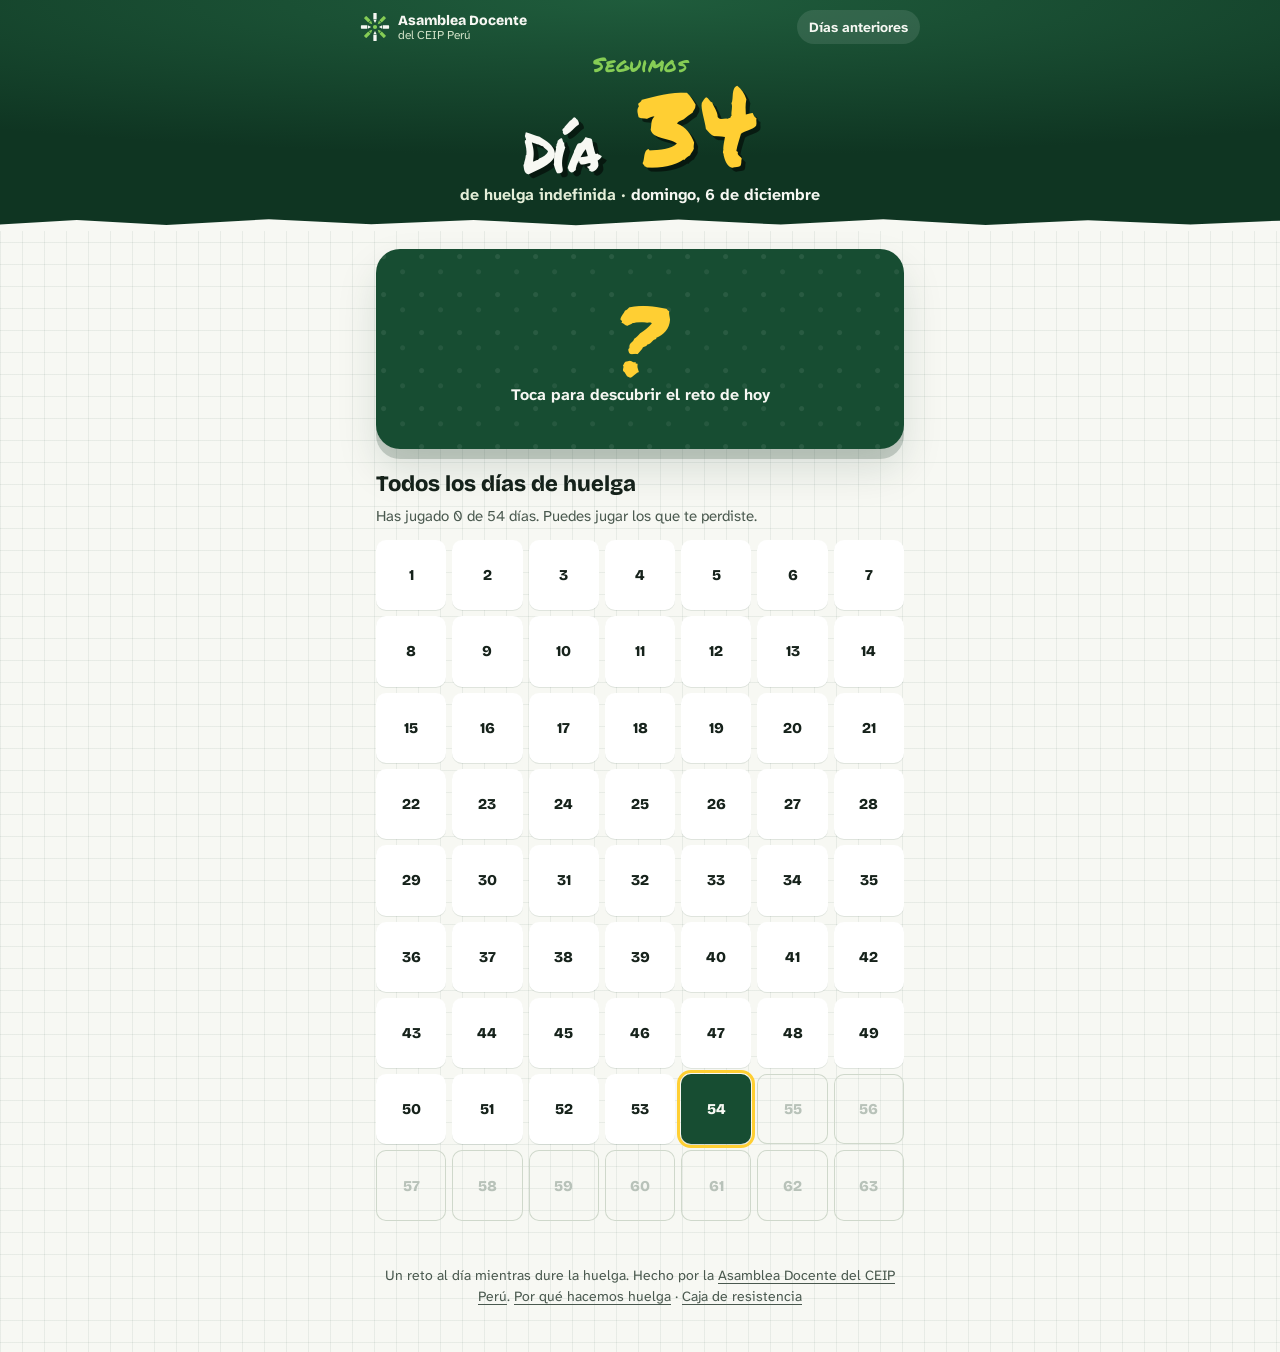
==== commit d57e532b: "Juego: el reto diario «Seguimos» en /juego/ /juego/ pasa a ser el reto diario: un reto distinto cada" ====
--- a/juego/index.html
+++ b/juego/index.html
@@ -1,32 +1,23 @@
 <!doctype html>
 <html lang="es"><head><meta charset="utf-8">
 <meta name="viewport" content="width=device-width, initial-scale=1, viewport-fit=cover">
-<title>¿Llegas a la mani? · Asamblea Docente del CEIP Perú</title>
-<meta name="description" content="Acompaña a una profe de Atocha a la Consejería esquivando la burocracia, la falta de tiempo y el agobio. Un minijuego de la huelga educativa madrileña.">
+<title>Seguimos · El reto diario de la huelga educativa · Asamblea Docente del CEIP Perú</title>
+<meta name="description" content="Un reto nuevo cada día de huelga indefinida: palabras, fechas, películas, cifras y huelgas que ganaron. Lo resuelves en dos minutos y te cuenta algo.">
+<!-- De momento es una prueba para que la asamblea la valore: fuera de buscadores y sin enlaces desde la web. -->
+<meta name="robots" content="noindex">
 <meta name="theme-color" content="#0f3522"><meta name="color-scheme" content="light">
 <link rel="canonical" href="https://asambleaceipperu.github.io/juego/">
 <meta property="og:url" content="https://asambleaceipperu.github.io/juego/">
-<meta property="og:title" content="¿Llegas a la mani?">
-<meta property="og:description" content="Acompaña a una profe de Atocha a la Consejería esquivando la burocracia, la falta de tiempo y el agobio.">
-<meta property="og:image" content="https://asambleaceipperu.github.io/juego/compartir-juego.png"><meta property="og:image:width" content="1200"><meta property="og:image:height" content="630">
+<meta property="og:title" content="Seguimos · El reto diario de la huelga educativa">
+<meta property="og:description" content="Cada día de huelga, un reto distinto. ¿Lo sacas?">
+<meta property="og:image" content="https://asambleaceipperu.github.io/juego/compartir-seguimos.png"><meta property="og:image:width" content="1200"><meta property="og:image:height" content="630">
 <meta property="og:type" content="website"><meta property="og:locale" content="es_ES"><meta property="og:site_name" content="Asamblea Docente del CEIP Perú">
 <meta name="twitter:card" content="summary_large_image">
 <link rel="icon" href="../assets/simbolo.svg" type="image/svg+xml">
 <link rel="preload" href="../assets/fuentes/bricolage-grotesque.woff2" as="font" type="font/woff2" crossorigin>
 <link rel="preload" href="fuentes/permanent-marker.woff2" as="font" type="font/woff2" crossorigin>
-<link rel="stylesheet" href="estilo.css">
+<link rel="stylesheet" href="seguimos.css">
 <link rel="stylesheet" href="mani.css">
-<style>
-  /* Cabecera con el título del juego. */
-  .titular{max-width:var(--ancho);margin:10px auto 0;text-align:center}
-  .titular h1{margin:0;font:400 clamp(40px,12vw,60px)/1 var(--rotulador);color:var(--amarillo);transform:rotate(-2deg);text-shadow:4px 4px 0 #0008;text-wrap:balance}
-  .titular p{margin:8px 0 0;font:700 16px var(--texto);color:#e4eed8}
-  .mas{display:grid;gap:10px}
-  .mas h2{margin:0;font:800 20px/1.2 var(--display)}
-  .mas ul{margin:0;padding:0;list-style:none;display:grid;gap:8px}
-  .mas li a{display:block;padding:12px 14px;border-radius:12px;background:var(--suave);text-decoration:none;font-weight:700}
-  .mas li a span{display:block;font-weight:400;font-size:15px;color:var(--gris)}
-</style>
 </head>
 <body>
 <header class="cabecera">
@@ -35,38 +26,25 @@
       <svg viewBox="-50 -50 100 100" aria-hidden="true"><g id="corro"></g></svg>
       <span><b>Asamblea Docente</b><small>del CEIP Perú</small></span>
     </a>
-    <a class="enlace-archivo" href="../huelga.html">La huelga</a>
+    <a class="enlace-archivo" href="#archivo">Días anteriores</a>
   </div>
-  <div class="titular">
-    <h1>¿Llegas a la mani?</h1>
-    <p>Acompaña a una profe de Atocha a la Consejería</p>
+  <div class="contador" id="contador" aria-live="polite">
+    <p class="titulo-juego">Seguimos</p>
+    <p class="dia"><span class="dia-palabra">Día</span> <span class="dia-num" id="dia-num">·</span></p>
+    <p class="dia-sub" id="dia-sub">de huelga indefinida</p>
   </div>
 </header>
 
 <main id="principal">
-  <div id="juego"></div>
-  <a class="vistete" href="../pedidos.html">
-    <span aria-hidden="true"><svg viewBox="0 0 48 48" width="44" height="44"><path d="M17 6 6 12l4 10 5-2v22h18V20l5 2 4-10-11-6c-1 4-4 6-7 6s-6-2-7-6Z" fill="#86cd55" stroke="#0f3522" stroke-width="2.5" stroke-linejoin="round"/></svg></span>
-    <span><b>Vístete de huelga</b>Camisetas, sudaderas y chapas. Todo va a la caja de resistencia.</span>
-    <span class="flecha" aria-hidden="true">→</span>
-  </a>
-  <section class="zona mas" aria-labelledby="mas-titulo">
-    <h2 id="mas-titulo">Fuera del juego, la huelga es de verdad</h2>
-    <ul>
-      <li><a href="../huelga.html">Por qué hacemos huelga<span>Seis reivindicaciones, explicadas con calma.</span></a></li>
-      <li><a href="../caja-resistencia.html">Caja de resistencia<span>Cada día de huelga es un día sin sueldo.</span></a></li>
-      <li><a href="../actualidad.html">Próximas movilizaciones<span>Concentraciones y manifestaciones, con fecha y lugar.</span></a></li>
-    </ul>
-  </section>
+  <section class="reto" id="reto" aria-labelledby="reto-titulo"></section>
+  <section class="detras" id="detras" hidden aria-labelledby="detras-titulo"></section>
+  <section class="archivo" id="archivo" aria-labelledby="archivo-titulo"></section>
 </main>
 
 <footer class="pie">
-  <p>Un minijuego de la <a href="../index.html">Asamblea Docente del CEIP Perú</a>, en huelga indefinida desde el 14 de octubre de 2026.</p>
+  <p>Un reto al día mientras dure la huelga. Hecho por la <a href="../index.html">Asamblea Docente del CEIP Perú</a>. <a href="../huelga.html">Por qué hacemos huelga</a> · <a href="../caja-resistencia.html">Caja de resistencia</a></p>
 </footer>
-<noscript><p class="sin-js">Este juego necesita JavaScript. Mientras tanto, lee <a href="../huelga.html">por qué hacemos huelga</a>.</p></noscript>
-<script type="module">
-  import { minijuego } from './mani.js';
-  document.getElementById('corro').innerHTML = Array.from({ length: 8 }, (_, i) => `<g transform="rotate(${i * 45})" fill="${i % 2 ? '#86cd55' : '#f7f8f3'}"><path d="M-5.5 -26.2V-45q0-2 2-2H3.5q2 0 2 2V-26.2Z"/><path d="M-5.5 -24H5.5L0 -13Z"/></g>`).join('') + '<circle r="7" fill="#86cd55"/>';
-  document.getElementById('juego').replaceWith(minijuego({ titulo: false }));
-</script>
+<div class="aviso-copia" id="aviso" role="status" aria-live="polite"></div>
+<noscript><p class="sin-js">Este reto necesita JavaScript. Mientras tanto, lee <a href="../huelga.html">por qué hacemos huelga</a>.</p></noscript>
+<script type="module" src="js/app.js"></script>
 </body></html>
--- a/juego/seguimos.css
+++ b/juego/seguimos.css
@@ -0,0 +1,239 @@
+/* «Seguimos» — el reto diario de la huelga. Identidad de la web de la asamblea: cuaderno, verde pizarra,
+   verde marea y amarillo de pancarta, con rotulador para lo que se pinta a mano. */
+@font-face{font-family:"Bricolage";src:url(../assets/fuentes/bricolage-grotesque.woff2) format("woff2-variations"),url(../assets/fuentes/bricolage-grotesque.woff2) format("woff2");font-weight:200 800;font-stretch:75% 100%;font-display:swap}
+@font-face{font-family:"Atkinson";src:url(../assets/fuentes/atkinson-hyperlegible-next.woff2) format("woff2-variations"),url(../assets/fuentes/atkinson-hyperlegible-next.woff2) format("woff2");font-weight:200 800;font-display:swap}
+@font-face{font-family:"Marker";src:url(fuentes/permanent-marker.woff2) format("woff2");font-display:swap}
+
+:root{
+  --papel:#f7f8f3;--cuadricula:#174d3212;--pizarra:#174d32;--honda:#0f3522;--marea:#86cd55;--suave:#e4eed8;
+  --tinta:#16221b;--gris:#4a594f;--linea:#cfd8cb;--margen:#e0566c;--amarillo:#ffcf33;--blanco:#ffffff;
+  --acierto:#5fb84a;--casi:#ffcf33;--fallo:#9aa59c;
+  --g1:#ffcf33;--g2:#86cd55;--g3:#7fb7e8;--g4:#c9a7ef;
+  --display:"Bricolage","Arial Narrow",Arial,sans-serif;--texto:"Atkinson",Verdana,Arial,sans-serif;--rotulador:"Marker","Bricolage",Arial,sans-serif;
+  --ancho:560px;--radio:18px;
+}
+*,*::before,*::after{box-sizing:border-box}
+html{-webkit-text-size-adjust:100%}
+body{margin:0;background:var(--papel);color:var(--tinta);font:400 17px/1.55 var(--texto);
+  background-image:linear-gradient(var(--cuadricula) 1px,transparent 1px),linear-gradient(90deg,var(--cuadricula) 1px,transparent 1px);background-size:22px 22px;
+  -webkit-tap-highlight-color:transparent;padding-bottom:env(safe-area-inset-bottom)}
+a{color:inherit;text-underline-offset:.2em}
+button{font:inherit;color:inherit;cursor:pointer}
+:focus-visible{outline:3px solid var(--amarillo);outline-offset:3px}
+[hidden]{display:none!important}
+
+/* ---------- Cabecera con el contador ---------- */
+.cabecera{background:radial-gradient(120% 90% at 50% 0%,#1f5c3c 0%,var(--honda) 75%);color:var(--papel);
+  padding:max(10px,env(safe-area-inset-top)) max(16px,env(safe-area-inset-right)) 26px max(16px,env(safe-area-inset-left));position:relative;overflow:hidden}
+.cabecera::after{content:"";position:absolute;left:0;right:0;bottom:-1px;height:18px;background:var(--papel);
+  clip-path:polygon(0 60%,6% 35%,13% 62%,21% 30%,29% 58%,37% 34%,45% 64%,53% 32%,61% 60%,69% 30%,77% 62%,85% 36%,93% 60%,100% 38%,100% 100%,0 100%)}
+.cabecera-in{max-width:var(--ancho);margin:0 auto;display:flex;align-items:center;justify-content:space-between;gap:12px}
+.marca{display:flex;align-items:center;gap:8px;text-decoration:none}
+.marca svg{width:30px;height:30px}
+.marca span{display:grid;line-height:1.1}
+.marca b{font:800 14px var(--display)}
+.marca small{font-size:12px;color:#cfe0c6}
+.enlace-archivo{font:700 14px var(--texto);color:var(--papel);text-decoration:none;padding:8px 12px;border-radius:999px;background:#ffffff1a}
+.contador{max-width:var(--ancho);margin:6px auto 0;text-align:center}
+.titulo-juego{margin:0;font:400 20px var(--rotulador);color:var(--marea);letter-spacing:.02em}
+.dia{margin:0;font:400 clamp(64px,22vw,104px)/.95 var(--rotulador);color:var(--amarillo);transform:rotate(-2.5deg);text-shadow:4px 4px 0 #0008}
+.dia-palabra{font-size:.55em;color:var(--papel)}
+.dia-num{display:inline-block}
+.dia-num.gira{animation:gira .7s cubic-bezier(.2,1.6,.4,1)}
+@keyframes gira{0%{transform:translateY(40%) rotateX(80deg);opacity:0}100%{transform:none;opacity:1}}
+.dia-sub{margin:6px 0 0;font:700 16px var(--texto);color:#e4eed8}
+.dia-sub b{color:var(--papel)}
+
+main{max-width:var(--ancho);margin:0 auto;padding:18px max(16px,env(safe-area-inset-right)) 30px max(16px,env(safe-area-inset-left));display:grid;gap:22px}
+
+/* ---------- Tarjeta del reto (se descubre al tocarla) ---------- */
+.carta{perspective:900px;width:100%;border:0;background:none;padding:0;display:block}
+.carta-in{position:relative;height:200px;transition:transform .8s cubic-bezier(.3,1.4,.4,1);transform-style:preserve-3d}
+.carta.vuelta .carta-in{transform:rotateY(180deg)}
+.carta-cara{position:absolute;inset:0;border-radius:24px;backface-visibility:hidden;display:grid;place-items:center;text-align:center;padding:18px;box-shadow:0 10px 0 #0f352233,0 20px 40px #0f352222}
+.carta-frente{background:var(--pizarra);color:var(--papel);
+  background-image:radial-gradient(circle at 20% 20%,#ffffff14 0 2px,transparent 3px),radial-gradient(circle at 70% 60%,#ffffff10 0 2px,transparent 3px);background-size:38px 38px}
+.carta-frente .interrogacion{font:400 92px/1 var(--rotulador);color:var(--amarillo);transform:rotate(-6deg)}
+.carta-frente p{margin:0;font:700 16px var(--texto)}
+.carta-dorso{background:var(--amarillo);color:var(--honda);transform:rotateY(180deg)}
+.carta-dorso .tipo{font:400 clamp(30px,9vw,44px)/1 var(--rotulador)}
+.carta-dorso p{margin:6px 0 0;font:600 15px var(--texto)}
+.carta:not(.vuelta) .carta-in{animation:llama 2.4s ease-in-out infinite}
+@keyframes llama{0%,100%{transform:rotate(0)}50%{transform:rotate(-1.2deg) translateY(-3px)}}
+
+.zona{background:var(--blanco);border-radius:var(--radio);box-shadow:0 2px 0 #0f35221a,0 12px 30px #0f352214;padding:18px 16px 20px;display:grid;gap:14px}
+.zona h2{margin:0;font:800 22px/1.15 var(--display);text-wrap:balance}
+.enunciado{margin:0;color:var(--gris);font-size:16px}
+.botones{display:flex;flex-wrap:wrap;gap:10px;justify-content:center}
+.boton{font:800 17px/1 var(--display);border:0;border-radius:999px;padding:14px 22px;background:var(--pizarra);color:var(--papel);box-shadow:0 3px 0 #0f352277;text-decoration:none;display:inline-flex;align-items:center;gap:8px}
+.boton.claro{background:var(--suave);color:var(--honda);box-shadow:0 3px 0 #0f352233}
+.boton.amarillo{background:var(--amarillo);color:var(--honda)}
+.boton:disabled{opacity:.45;cursor:default}
+.boton:active:not(:disabled){transform:translateY(2px);box-shadow:0 1px 0 #0f352277}
+.intentos{font:700 14px var(--texto);color:var(--gris);text-align:center;margin:0}
+.puntos{display:inline-flex;gap:5px;vertical-align:middle;margin-left:6px}
+.puntos i{width:10px;height:10px;border-radius:50%;background:var(--pizarra)}
+.puntos i.gastado{background:var(--linea)}
+.sacudir{animation:sacude .4s}
+@keyframes sacude{20%,60%{transform:translateX(-7px)}40%,80%{transform:translateX(7px)}}
+
+/* ---------- La palabra ---------- */
+.rejilla{display:grid;gap:6px;justify-content:center}
+.fila{display:grid;gap:6px}
+.casilla{width:min(13vw,56px);aspect-ratio:1;border:2px solid var(--linea);border-radius:10px;display:grid;place-items:center;font:800 clamp(22px,7vw,30px) var(--display);text-transform:uppercase;background:var(--blanco)}
+.casilla.llena{border-color:var(--gris);animation:pop .12s}
+.casilla.acierto,.casilla.casi,.casilla.fallo{color:var(--blanco);border-color:transparent;animation:voltea .5s both}
+.casilla.acierto{background:var(--acierto)}
+.casilla.casi{background:var(--casi);color:var(--honda)}
+.casilla.fallo{background:var(--fallo)}
+@keyframes pop{50%{transform:scale(1.1)}}
+@keyframes voltea{0%{transform:rotateX(0)}50%{transform:rotateX(90deg)}100%{transform:rotateX(0)}}
+.teclado{display:grid;gap:6px;user-select:none}
+.teclado-fila{display:flex;gap:4px;justify-content:center}
+.tecla{flex:1;max-width:42px;height:52px;border:0;border-radius:8px;background:var(--suave);font:800 17px var(--display);color:var(--honda);padding:0}
+.tecla.ancha{max-width:68px;flex:1.6;font-size:13px}
+.tecla.acierto{background:var(--acierto);color:#fff}.tecla.casi{background:var(--casi)}.tecla.fallo{background:#c9cfc9;color:#7b857e}
+
+/* ---------- Conexiones ---------- */
+.tablero{display:grid;grid-template-columns:repeat(4,1fr);gap:7px}
+.ficha{min-height:64px;border:0;border-radius:12px;background:var(--suave);font:800 clamp(12px,3.4vw,15px)/1.15 var(--display);color:var(--honda);padding:6px 3px;text-transform:uppercase;overflow-wrap:break-word;transition:transform .15s,background .15s}
+.ficha.sel{background:var(--pizarra);color:var(--papel);transform:scale(.96)}
+.grupo{grid-column:1/-1;border-radius:12px;padding:10px 12px;text-align:center;animation:pop .35s}
+.grupo b{display:block;font:800 15px var(--display);text-transform:uppercase}
+.grupo span{font-size:14px}
+.grupo .explica{margin:8px 0 0;padding-top:8px;border-top:1px solid #0f352226;font:500 14px/1.4 var(--texto);text-align:left}
+.grupo.g1{background:var(--g1)}.grupo.g2{background:var(--g2)}.grupo.g3{background:var(--g3)}.grupo.g4{background:var(--g4)}
+
+/* ---------- Cronología ---------- */
+.lista-orden{list-style:none;margin:0;padding:0;display:grid;gap:8px;touch-action:none}
+.momento{display:grid;grid-template-columns:30px 1fr auto;align-items:center;gap:10px;background:var(--suave);border-radius:14px;padding:12px 12px;font:700 15px/1.3 var(--texto);user-select:none;cursor:grab}
+.momento .asa{font:400 20px var(--rotulador);color:var(--pizarra);text-align:center}
+.momento .anio{font:800 15px var(--display);color:var(--pizarra);align-self:start;padding-top:1px}
+.momento .explica{display:block;margin-top:6px;font:500 14px/1.4 var(--texto);color:var(--gris)}
+.lista-orden.terminada .momento{grid-template-columns:44px 1fr;cursor:default;align-items:start}
+.momento.arrastrando{box-shadow:0 12px 24px #0f352233;background:var(--amarillo);z-index:2;position:relative;cursor:grabbing}
+.momento.bien{background:#d9f0cc}.momento.mal{background:#fde2e6}
+.flechas{display:flex;gap:4px}
+.flechas button{width:34px;height:34px;border:0;border-radius:8px;background:#ffffffaa;font:800 16px var(--display)}
+
+/* ---------- Emojis ---------- */
+.pistas{display:grid;gap:8px}
+.pista{background:var(--suave);border-radius:14px;padding:12px;text-align:center;animation:pop .3s}
+.pista.emojis{font-size:clamp(34px,11vw,48px);letter-spacing:.08em;line-height:1.2}
+.pista.texto{font:700 16px var(--texto)}
+.cartelera{display:grid;grid-template-columns:1fr 1fr;gap:10px}
+.cartelera.terminada{grid-template-columns:1fr}
+.cartel{display:grid;gap:6px;align-content:start;justify-items:center;text-align:center;border:2px solid var(--linea);background:var(--suave);border-radius:14px;padding:12px 8px;color:var(--honda);min-height:118px;transition:background .2s,border-color .2s}
+.cartel.activa{border-color:var(--pizarra);background:#fff;box-shadow:0 0 0 3px #ffcf33}
+.cartel.bien{background:#d9f0cc;border-color:var(--acierto)}
+.cartel.mal{background:#fde2e6;border-color:#f3a3b0;animation:sacude .35s}
+.cartel:disabled{opacity:1}
+.cartel-emojis{font-size:clamp(26px,8vw,34px);line-height:1.15;letter-spacing:.04em}
+.cartel-titulo{font:800 14px/1.2 var(--display);min-height:2.4em;display:grid;place-items:center}
+.cartel:not(.bien):not(.mal) .cartel-titulo{color:var(--gris)}
+.cartelera.terminada .cartel{grid-template-columns:auto 1fr;justify-items:start;text-align:left;column-gap:12px;min-height:0}
+.cartelera.terminada .cartel-emojis{grid-row:span 3;font-size:26px;max-width:5.5em}
+.cartelera.terminada .cartel-titulo{display:block;min-height:0;font-size:16px;color:var(--honda)}
+.cartel-detalle{font:700 13px var(--texto);color:var(--gris)}
+.cartel .explica{font:500 14px/1.4 var(--texto);color:var(--honda)}
+.opciones{display:grid;grid-template-columns:1fr 1fr;gap:8px}
+.opcion{border:2px solid var(--linea);background:var(--blanco);border-radius:12px;padding:12px 8px;font:800 14px/1.2 var(--display);color:var(--honda);min-height:54px}
+.opcion.mal{background:#fde2e6;border-color:#f3a3b0;color:#9b2c3c;text-decoration:line-through}
+.opcion.bien{background:var(--acierto);border-color:var(--acierto);color:#fff}
+
+/* ---------- ¿Cuántos? ---------- */
+.pantalla-num{font:800 clamp(44px,14vw,64px)/1 var(--display);text-align:center;color:var(--honda);min-height:64px;letter-spacing:.02em}
+.pantalla-num small{font-size:.4em;color:var(--gris);margin-left:6px}
+.historial{display:flex;flex-wrap:wrap;gap:6px;justify-content:center}
+.historial span{background:var(--suave);border-radius:999px;padding:5px 10px;font:800 14px var(--display)}
+.historial .arriba{color:var(--pizarra)}
+.historial .abajo{color:#9b2c3c}
+.pista-num{margin:0;display:grid;gap:2px;text-align:center;background:var(--amarillo);border-radius:12px;padding:10px 12px;animation:pop .3s}
+.pista-num b{font:800 20px var(--display);color:var(--honda)}
+.pista-num span{font:600 14px var(--texto);color:var(--honda)}
+.teclado-num{display:grid;grid-template-columns:repeat(3,1fr);gap:7px}
+.teclado-num button{height:54px;border:0;border-radius:12px;background:var(--suave);font:800 22px var(--display);color:var(--honda)}
+.calor{height:10px;border-radius:5px;background:linear-gradient(90deg,#7fb7e8,#ffcf33,#e0566c);position:relative}
+.calor i{position:absolute;top:-5px;width:4px;height:20px;background:var(--honda);border-radius:2px;transition:left .4s}
+
+/* ---------- ¿Bulo o dato? ---------- */
+.afirmaciones{display:grid;gap:10px;margin:0;padding:0;list-style:none}
+.afirmacion{background:var(--suave);border-radius:14px;padding:12px;display:grid;gap:10px}
+.afirmacion p{margin:0;font:700 15.5px/1.35 var(--texto)}
+.eleccion{display:grid;grid-template-columns:1fr 1fr;gap:8px}
+.eleccion button{border:2px solid var(--linea);background:var(--blanco);border-radius:10px;padding:9px;font:800 14px var(--display);text-transform:uppercase}
+.eleccion button[aria-pressed="true"]{background:var(--pizarra);color:var(--papel);border-color:var(--pizarra)}
+.afirmacion.bien{background:#d9f0cc}.afirmacion.mal{background:#fde2e6}
+.afirmacion .explica{font-size:14px;color:var(--gris);margin:0}
+
+/* ---------- La frase ---------- */
+.cita{font:600 clamp(19px,5.4vw,23px)/1.5 var(--texto);margin:0;padding:16px;background:var(--suave);border-radius:14px;border-left:5px solid var(--pizarra)}
+.cita cite{display:block;margin-top:8px;font:700 14px var(--texto);font-style:normal;color:var(--gris)}
+.hueco{display:inline-block;min-width:90px;background:none;border:0;border-bottom:3px solid var(--pizarra);font:inherit;line-height:1.3;margin:2px 0;text-align:center;padding:0 4px;color:var(--pizarra);font-weight:800}
+.hueco.activo{background:#ffcf3366}
+.hueco.acierto{color:var(--acierto);border-color:var(--acierto)}
+.hueco.casi{background:var(--casi);color:var(--honda);border-color:var(--honda);border-radius:6px 6px 0 0;animation:pop .3s}
+.hueco.fallo{background:var(--fallo);color:#fff;border-color:var(--honda);border-radius:6px 6px 0 0;animation:pop .3s}
+.fichas-palabra button.casi{background:var(--casi);color:var(--honda)}
+.fichas-palabra button.fallo{background:var(--fallo)}
+.leyenda{display:flex;flex-wrap:wrap;justify-content:center;align-items:center;gap:4px 6px;margin:0;font:600 13px var(--texto);color:var(--gris)}
+.leyenda i{width:14px;height:14px;border-radius:4px;display:inline-block}
+.leyenda i.acierto{background:var(--acierto)}.leyenda i.casi{background:var(--casi)}.leyenda i.fallo{background:var(--fallo)}
+.fichas-palabra{display:flex;flex-wrap:wrap;gap:8px;justify-content:center}
+.fichas-palabra button{border:0;border-radius:999px;background:var(--pizarra);color:var(--papel);padding:10px 14px;font:800 15px var(--display)}
+.fichas-palabra button:disabled{opacity:.3}
+
+/* ---------- Lo que hay detrás ---------- */
+.resultado{text-align:center;display:grid;gap:6px}
+.resultado .sello{font:400 clamp(30px,9vw,40px)/1 var(--rotulador);color:var(--pizarra);transform:rotate(-3deg)}
+.resultado .sello.perdido{color:var(--margen)}
+.resultado p{margin:0}
+.detras{display:grid;gap:16px;animation:sube .6s cubic-bezier(.2,1.2,.4,1)}
+@keyframes sube{from{transform:translateY(30px);opacity:0}}
+.hoja{background:var(--blanco);border-radius:var(--radio);overflow:hidden;box-shadow:0 2px 0 #0f35221a,0 12px 30px #0f352214}
+.ilustracion{display:block;width:100%;height:auto;background:var(--pizarra)}
+.hoja-cuerpo{padding:16px 18px 20px;display:grid;gap:10px;position:relative}
+.hoja-cuerpo::before{content:"";position:absolute;left:10px;top:0;bottom:0;width:2px;background:#e0566c66}
+.etiqueta{font:800 12px var(--texto);letter-spacing:.08em;text-transform:uppercase;color:var(--margen);margin:0}
+.hoja h2{margin:0;font:800 clamp(24px,7vw,30px)/1.1 var(--display);text-wrap:balance}
+.hoja p{margin:0}
+.fuente{font-size:14px;color:var(--gris)}
+.hoy{background:var(--amarillo);border-radius:var(--radio);padding:14px 16px;display:grid;gap:6px;transform:rotate(-.6deg)}
+.hoy b{font:400 18px var(--rotulador);color:var(--honda)}
+.hoy p{margin:0;font-weight:600}
+.hoy a{font-weight:800}
+.compartir{display:grid;gap:10px;text-align:center}
+.vista-compartir{white-space:pre-line;font:700 15px/1.4 var(--texto);background:var(--suave);border-radius:14px;padding:12px;margin:0;text-align:left}
+.manana{text-align:center;color:var(--gris);font-size:15px;margin:0}
+.manana b{font:800 20px var(--display);color:var(--honda);display:block}
+.racha{display:flex;align-items:center;justify-content:center;gap:10px;font:700 15px var(--texto)}
+.racha b{font:400 30px var(--rotulador);color:var(--margen)}
+
+/* ---------- Archivo ---------- */
+.archivo h2{margin:0 0 8px;font:800 22px var(--display)}
+.archivo p{margin:0 0 12px;color:var(--gris);font-size:15px}
+.calendario{display:grid;grid-template-columns:repeat(7,1fr);gap:6px}
+.calendario a,.calendario span{aspect-ratio:1;border-radius:10px;display:grid;place-items:center;text-decoration:none;font:800 15px var(--display);background:var(--blanco);box-shadow:0 1px 0 #0f35221a}
+.calendario .hecho{background:var(--acierto);color:#fff}
+.calendario .fallado{background:#fde2e6;color:#9b2c3c}
+.calendario .hoy-dia{outline:3px solid var(--amarillo);outline-offset:1px}
+.calendario .actual{background:var(--pizarra);color:var(--papel)}
+.calendario .futuro{background:transparent;color:#b8c2b9;box-shadow:inset 0 0 0 1px var(--linea)}
+
+.pie{max-width:var(--ancho);margin:0 auto;padding:0 16px 30px;font-size:14px;color:var(--gris);text-align:center}
+.aviso-copia{position:fixed;left:50%;bottom:max(20px,env(safe-area-inset-bottom));transform:translateX(-50%) translateY(150%);visibility:hidden;background:var(--honda);color:var(--papel);padding:12px 18px;border-radius:999px;font-weight:700;transition:transform .3s;z-index:9}
+.aviso-copia.visible{transform:translateX(-50%);visibility:visible}
+.sin-js{padding:20px;text-align:center}
+
+/* Confeti */
+.confeti{position:fixed;inset:0;pointer-events:none;z-index:8}
+
+@media (prefers-reduced-motion:reduce){*,*::before,*::after{animation-duration:.01s!important;transition-duration:.01s!important}}
+
+/* Llamada a la tienda */
+.vistete{display:grid;grid-template-columns:auto 1fr auto;align-items:center;gap:12px;background:var(--pizarra);color:var(--papel);border-radius:var(--radio);padding:14px 16px;text-decoration:none;box-shadow:0 2px 0 #0f35221a}
+.vistete b{display:block;font:400 24px/1.1 var(--rotulador);color:var(--amarillo);margin-bottom:2px}
+.vistete span{font-size:15px;line-height:1.35}
+.vistete .flecha{font:800 26px var(--display);color:var(--marea)}
+.vistete:hover .flecha,.vistete:focus-visible .flecha{transform:translateX(3px)}
+.tarjeta{width:100%;max-width:420px;height:auto;justify-self:center;border-radius:14px;box-shadow:0 10px 30px #0f352233;aspect-ratio:1}
